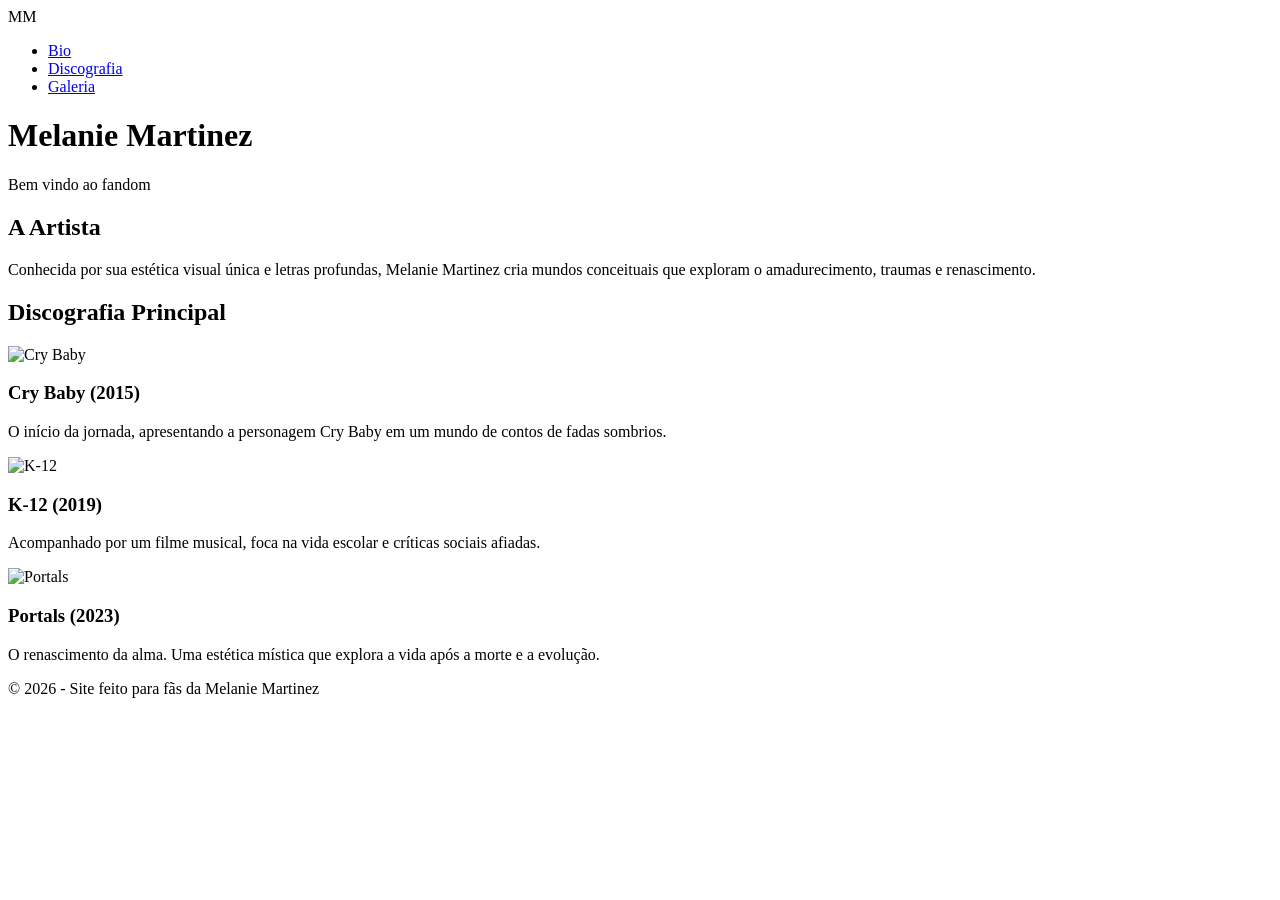
==== index.html @ e31e49ea "Create index.html" ====
<!DOCTYPE html>
<html lang="pt-br">
<head>
    <meta charset="UTF-8">
    <meta name="viewport" content="width=device-width, initial-scale=1.0">
    <title>Melanie Martinez | Universe</title>
    <link rel="stylesheet" href="style.css">
    <link rel="preconnect" href="https://fonts.googleapis.com">
    <link rel="preconnect" href="https://fonts.gstatic.com" crossorigin>
    <link href="https://fonts.googleapis.com/css2?family=Lobster+Two:ital,wght@0,400;0,700;1,400;1,700&display=swap" rel="stylesheet"></head>
    <link rel="preconnect" href="https://fonts.googleapis.com">
    <link rel="preconnect" href="https://fonts.gstatic.com" crossorigin>
    <link href="https://fonts.googleapis.com/css2?family=Geo&display=swap" rel="stylesheet"><body>

    <header>
        <nav>
            <div class="logo">MM</div>
            <ul>
                <li><a href="#bio">Bio</a></li>
                <li><a href="#discography">Discografia</a></li>
                <li><a href="#gallery">Galeria</a></li>
            </ul>
        </nav>
        <div class="hero">
            <h1 class="fade-in">Melanie Martinez</h1>
            <p class="subtitle">Bem vindo ao fandom</p>
        </div>
    </header>

    <section id="bio" class="container">
        <h2>A Artista</h2>
        <p>Conhecida por sua estética visual única e letras profundas, Melanie Martinez cria mundos conceituais que exploram o amadurecimento, traumas e renascimento.</p>
    </section>

    <section id="discography" class="container">
        <h2>Discografia Principal</h2>
        <div class="albums-grid">
            <div class="album-card">
                <img src="/tmp/guest-d15eem/Downloads/Cry_Baby_Melanie_Martinez_logo.png" alt="Cry Baby">
                <h3>Cry Baby (2015)</h3>
                <p>O início da jornada, apresentando a personagem Cry Baby em um mundo de contos de fadas sombrios.</p>
            </div>
            <div class="album-card">
                <img src="/tmp/guest-d15eem/Downloads/K-12_Melanie_Martinez_logo.png" alt="K-12">
                <h3>K-12 (2019)</h3>
                <p>Acompanhado por um filme musical, foca na vida escolar e críticas sociais afiadas.</p>
            </div>
            <div class="album-card">
                <img src="/tmp/guest-d15eem/Downloads/Portals_melanie_martinez_logo.png" alt="Portals">
                <h3>Portals (2023)</h3>
                <p>O renascimento da alma. Uma estética mística que explora a vida após a morte e a evolução.</p>
            </div>
        </div>
    </section>

    <footer>
        <p>&copy; 2026 - Site feito para fãs da Melanie Martinez</p>
    </footer>

</body>
</html>
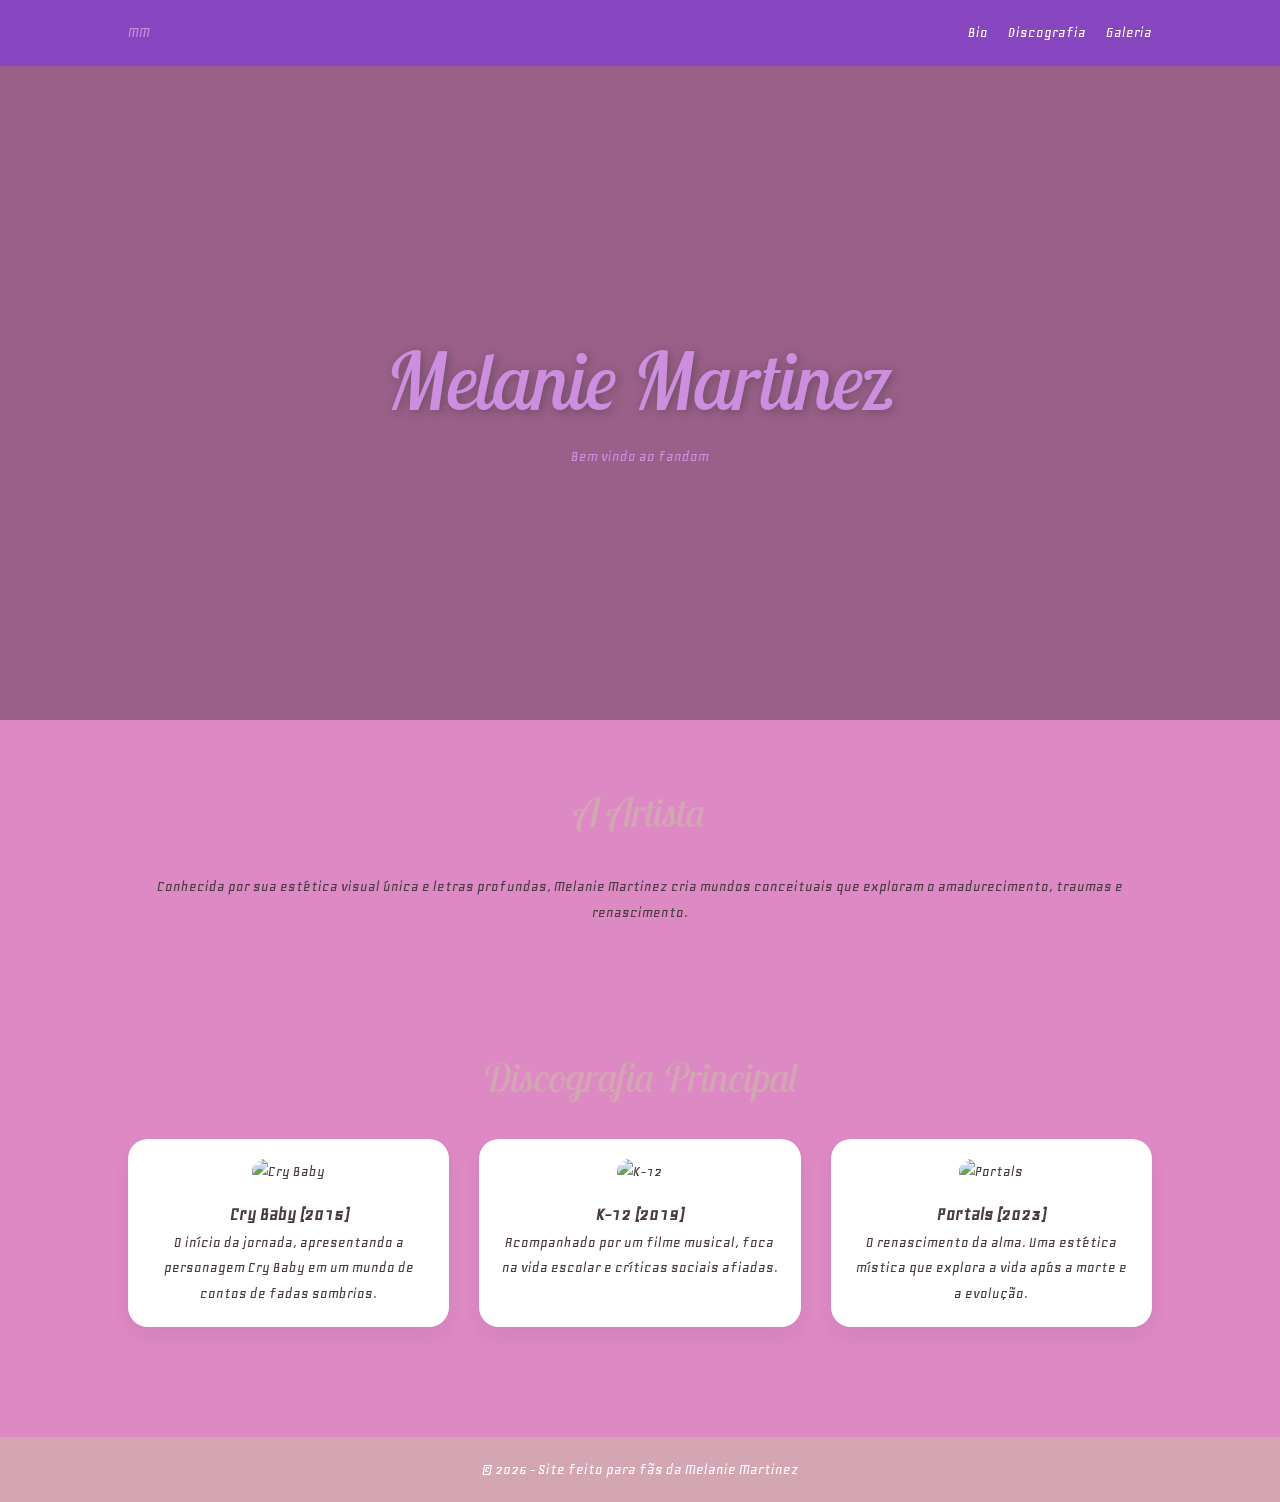
==== commit 1be887d8: "Update image source for Cry Baby album" ====
--- a/index.html
+++ b/index.html
@@ -37,7 +37,7 @@
         <h2>Discografia Principal</h2>
         <div class="albums-grid">
             <div class="album-card">
-                <img src="/tmp/guest-d15eem/Downloads/Cry_Baby_Melanie_Martinez_logo.png" alt="Cry Baby">
+                <img src="Cry_Baby_Melanie_Martinez_logo" alt="Cry Baby">
                 <h3>Cry Baby (2015)</h3>
                 <p>O início da jornada, apresentando a personagem Cry Baby em um mundo de contos de fadas sombrios.</p>
             </div>
--- a/style.css
+++ b/style.css
@@ -0,0 +1,140 @@
+
+/* Configurações Gerais */
+* {
+    margin: 0;
+    padding: 0;
+    box-sizing: border-box;
+}
+
+body {
+    font-family: "Geo", sans-serif;
+    font-weight: 500;
+    font-style: normal;
+    background-color: #dd89c4; /* Rosa pastel clarinho */
+    color: #4a3c42;
+    line-height: 1.6;
+    scroll-behavior: smooth;
+}
+
+h1, h2, .logo
+.lobster-two-regular-italic {
+    font-family: "Lobster Two", sans-serif;
+    font-weight: 400;
+    font-style: italic;
+  }
+/* Cabeçalho e Nav */
+header {
+    height: 80vh;
+    background: linear-gradient(rgba(0,0,0,0.3), rgba(0,0,0,0.3)), 
+                url('/tmp/guest-d15eem/Downloads/images.jpeg'); /* Imagem de fundo temática */
+    background-size: cover;
+    background-position: center;
+    color: rgb(206, 142, 223);
+    display: flex;
+    flex-direction: column;
+}
+
+nav {
+    display: flex;
+    justify-content: space-between;
+    align-items: center;
+    padding: 20px 10%;
+    background: rgba(121, 53, 230, 0.589);
+    backdrop-filter: blur(5px);
+}
+
+nav ul {
+    display: flex;
+    list-style: none;
+}
+
+nav ul li {
+    margin-left: 20px;
+}
+
+nav ul li a {
+    color: white;
+    text-decoration: none;
+    font-weight: 400;
+    transition: 0.3s;
+}
+
+nav ul li a:hover {
+    color: #ffd1dc;
+}
+
+.hero {
+    flex: 1;
+    .lobster-two-regular-italic {
+      font-family: "Lobster Two", sans-serif;
+      font-weight: 400;
+      font-style: italic;
+    }
+    
+    display: flex;
+    flex-direction: column;
+    justify-content: center;
+    align-items: center;
+    text-align: center;
+}
+
+.hero h1 {
+    font-size: 5rem;
+    text-shadow: 2px 2px 10px rgba(66, 58, 58, 0.5);
+}
+
+/* Seções */
+.container {
+    padding: 60px 10%;
+    text-align: center;
+}
+
+h2 {
+    font-size: 2.5rem;
+    margin-bottom: 30px;
+    color: #d4a5b2;
+}
+
+/* Cards da Discografia */
+.albums-grid {
+    display: grid;
+    grid-template-columns: repeat(auto-fit, minmax(250px, 1fr));
+    gap: 30px;
+    margin-top: 20px;
+}
+
+.album-card {
+    background: white;
+    padding: 20px;
+    border-radius: 20px;
+    box-shadow: 0 10px 20px rgba(0,0,0,0.05);
+    transition:transform 0.4s ease;
+}
+
+.album-card:hover {
+    transform: translateY(-10px) rotate(2deg);
+}
+
+.album-card img {
+    width: 100%;
+    border-radius: 15px;
+    margin-bottom: 15px;
+}
+
+/* Animações */
+.fade-in {
+    animation: fadeIn 2s ease-in;
+}
+
+@keyframes fadeIn {
+    from { opacity: 0; transform: translateY(20px); }
+    to { opacity: 1; transform: translateY(0); }
+}
+
+footer {
+    background: #d4a5b2;
+    color: white;
+    text-align: center;
+    padding: 20px;
+    margin-top: 50px;
+}
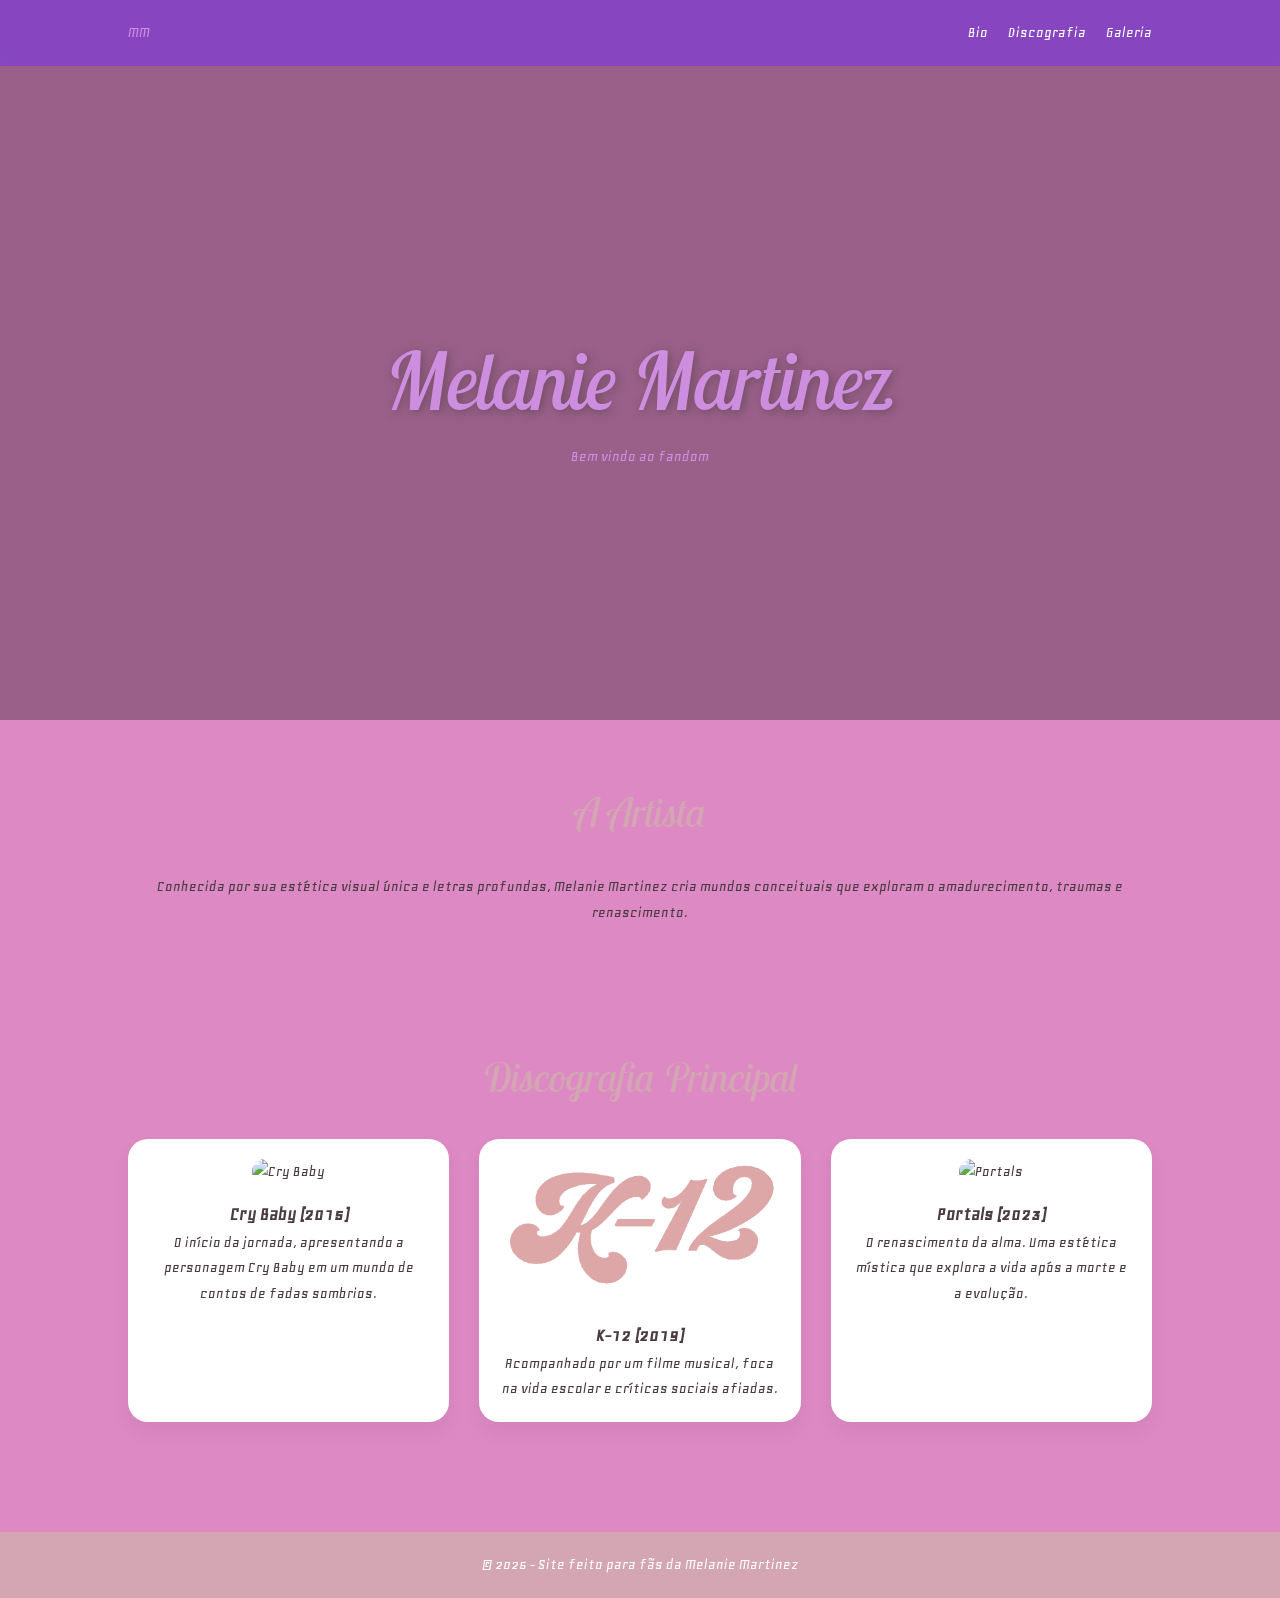
==== commit 531a0eea: "Update image source for K-12 album" ====
--- a/index.html
+++ b/index.html
@@ -42,7 +42,7 @@
                 <p>O início da jornada, apresentando a personagem Cry Baby em um mundo de contos de fadas sombrios.</p>
             </div>
             <div class="album-card">
-                <img src="/tmp/guest-d15eem/Downloads/K-12_Melanie_Martinez_logo.png" alt="K-12">
+                <img src="K-12_Melanie_Martinez_logo.png" alt="K-12">
                 <h3>K-12 (2019)</h3>
                 <p>Acompanhado por um filme musical, foca na vida escolar e críticas sociais afiadas.</p>
             </div>
